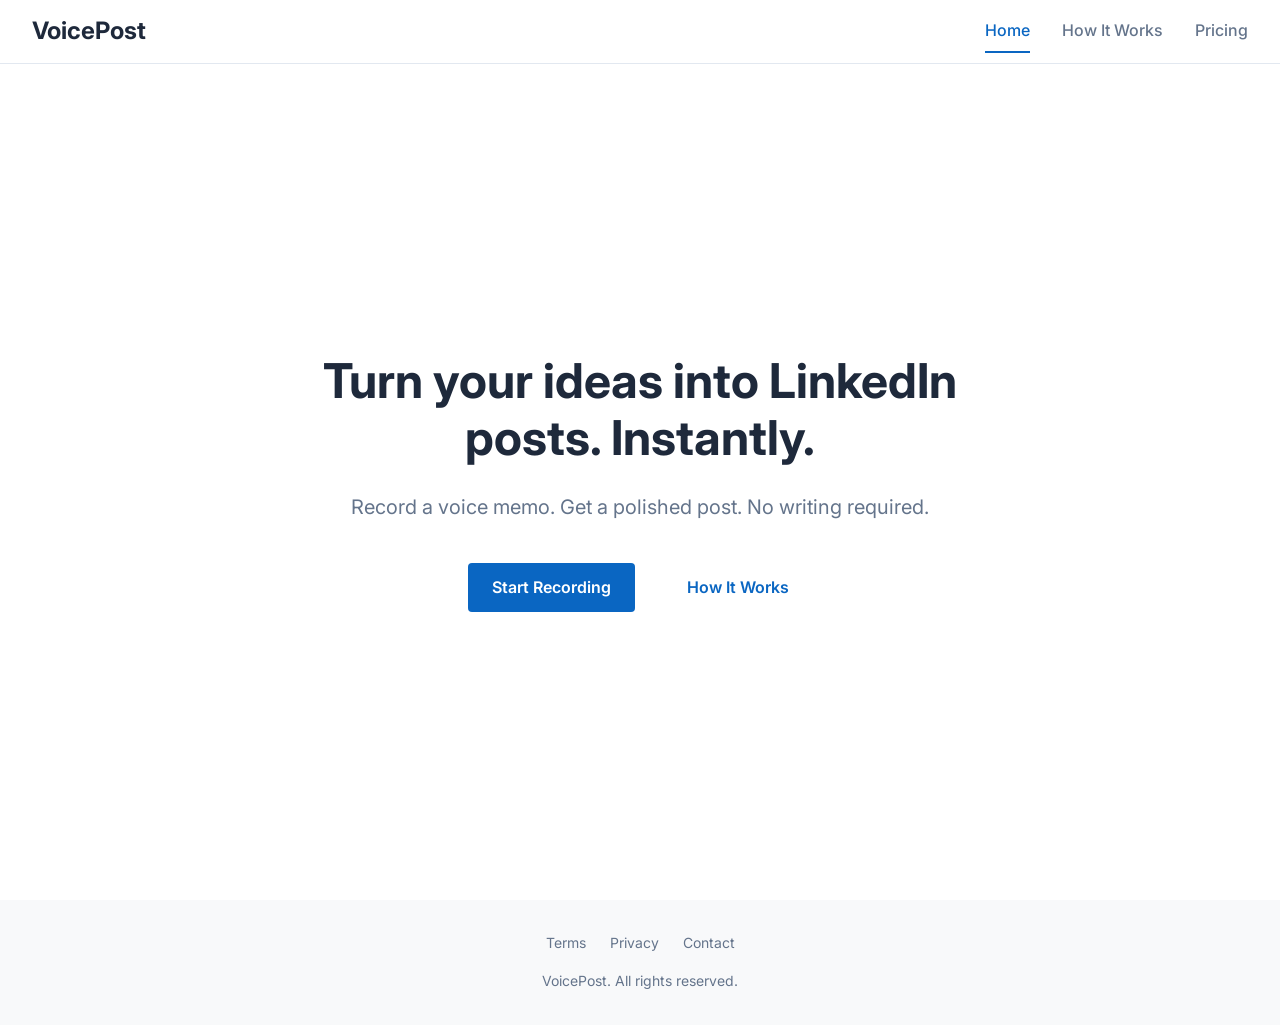
==== index.html @ d2c43c72 "first commit" ====
<!DOCTYPE html>
<html lang="en">
<head>
    <meta charset="UTF-8">
    <meta name="viewport" content="width=device-width, initial-scale=1.0">
    <title>VoicePost - Turn Your Ideas into LinkedIn Posts</title>
    <link rel="preconnect" href="https://fonts.googleapis.com">
    <link rel="preconnect" href="https://fonts.gstatic.com" crossorigin>
    <link href="https://fonts.googleapis.com/css2?family=Inter:wght@400;500;600;700&display=swap" rel="stylesheet">
    <link rel="stylesheet" href="styles.css">
</head>
<body>
    <!-- Navigation -->
    <nav class="nav">
        <a href="index.html" class="logo">VoicePost</a>
        <div class="nav-links">
            <a href="index.html" class="nav-link active">Home</a>
            <a href="how-it-works.html" class="nav-link">How It Works</a>
            <a href="pricing.html" class="nav-link">Pricing</a>
        </div>
    </nav>

    <!-- Hero Section -->
    <div class="main-content">
        <section class="hero">
            <div class="hero-content">
                <h1>Turn your ideas into LinkedIn posts. Instantly.</h1>
                <p>Record a voice memo. Get a polished post. No writing required.</p>
                <a href="record.html" class="btn btn-primary">Start Recording</a>
                <a href="how-it-works.html" class="btn btn-secondary">How It Works</a>
            </div>
        </section>
    </div>

    <!-- Footer -->
    <footer class="footer">
        <div class="container">
            <div class="footer-links">
                <a href="#">Terms</a>
                <a href="#">Privacy</a>
                <a href="#">Contact</a>
            </div>
            <p class="copyright">VoicePost. All rights reserved.</p>
        </div>
    </footer>
</body>
</html>
---- styles.css ----
:root {
    --white: #FFFFFF;
    --light-gray: #F8F9FA;
    --dark-slate: #1E293B;
    --medium-gray: #64748B;
    --linkedin-blue: #0A66C2;
    --border-gray: #E2E8F0;
    --success-green: #10B981;
    --error-red: #EF4444;
}

* {
    margin: 0;
    padding: 0;
    box-sizing: border-box;
}

body {
    font-family: 'Inter', sans-serif;
    background-color: var(--white);
    color: var(--dark-slate);
    line-height: 1.6;
    font-size: 16px;
}

a {
    color: var(--linkedin-blue);
    text-decoration: none;
}

a:hover {
    text-decoration: underline;
}

/* Navigation */
.nav {
    position: fixed;
    top: 0;
    left: 0;
    right: 0;
    height: 64px;
    background: var(--white);
    border-bottom: 1px solid var(--border-gray);
    display: flex;
    align-items: center;
    justify-content: space-between;
    padding: 0 32px;
    z-index: 100;
}

.logo {
    font-size: 24px;
    font-weight: 700;
    color: var(--dark-slate);
    cursor: pointer;
    text-decoration: none;
}

.logo:hover {
    text-decoration: none;
}

.nav-links {
    display: flex;
    gap: 32px;
}

.nav-link {
    color: var(--medium-gray);
    font-weight: 500;
    cursor: pointer;
    padding: 8px 0;
    border-bottom: 2px solid transparent;
    transition: all 200ms ease;
    background: none;
    border-top: none;
    border-left: none;
    border-right: none;
    font-family: inherit;
    font-size: 16px;
    text-decoration: none;
}

.nav-link:hover {
    color: var(--dark-slate);
    text-decoration: none;
}

.nav-link.active {
    color: var(--linkedin-blue);
    border-bottom-color: var(--linkedin-blue);
}

/* Main content */
.main-content {
    padding-top: 64px;
    min-height: calc(100vh - 64px);
}

.container {
    max-width: 1200px;
    margin: 0 auto;
    padding: 0 24px;
}

/* Hero Section */
.hero {
    min-height: calc(100vh - 64px);
    display: flex;
    align-items: center;
    justify-content: center;
    text-align: center;
    padding: 64px 24px;
}

.hero-content {
    max-width: 700px;
}

.hero h1 {
    font-size: 48px;
    font-weight: 700;
    line-height: 1.2;
    margin-bottom: 24px;
    color: var(--dark-slate);
}

.hero p {
    font-size: 20px;
    color: var(--medium-gray);
    margin-bottom: 40px;
}

.btn {
    display: inline-block;
    padding: 12px 24px;
    border-radius: 4px;
    font-weight: 600;
    font-size: 16px;
    cursor: pointer;
    transition: all 200ms ease;
    border: none;
    font-family: inherit;
    text-decoration: none;
}

.btn-primary {
    background: var(--linkedin-blue);
    color: var(--white);
}

.btn-primary:hover {
    background: #094a8f;
    text-decoration: none;
}

.btn-secondary {
    background: transparent;
    color: var(--linkedin-blue);
    margin-left: 24px;
}

.btn-secondary:hover {
    background: var(--light-gray);
    text-decoration: none;
}

/* How It Works Section */
.how-it-works {
    padding: 80px 0;
    background: var(--light-gray);
}

.section-title {
    font-size: 32px;
    font-weight: 600;
    text-align: center;
    margin-bottom: 48px;
    color: var(--dark-slate);
}

.steps-grid {
    display: grid;
    grid-template-columns: repeat(3, 1fr);
    gap: 32px;
}

.step-card {
    background: var(--white);
    padding: 32px;
    border-radius: 8px;
    border: 1px solid var(--border-gray);
    text-align: center;
    transition: all 200ms ease;
}

.step-card:hover {
    box-shadow: 0 4px 6px rgba(0,0,0,0.1), 0 2px 4px rgba(0,0,0,0.06);
}

.step-number {
    width: 40px;
    height: 40px;
    background: var(--linkedin-blue);
    color: var(--white);
    border-radius: 50%;
    display: flex;
    align-items: center;
    justify-content: center;
    font-weight: 600;
    margin: 0 auto 16px;
}

.step-icon {
    width: 48px;
    height: 48px;
    margin: 0 auto 16px;
    color: var(--medium-gray);
}

.step-card h3 {
    font-size: 20px;
    font-weight: 600;
    margin-bottom: 8px;
    color: var(--dark-slate);
}

.step-card p {
    color: var(--medium-gray);
    font-size: 14px;
}

/* Recording Page */
.recording-page {
    min-height: calc(100vh - 64px);
    display: flex;
    align-items: center;
    justify-content: center;
    padding: 64px 24px;
}

.recording-container {
    text-align: center;
    max-width: 480px;
    width: 100%;
}

.mic-button {
    width: 120px;
    height: 120px;
    border-radius: 50%;
    border: 3px solid var(--border-gray);
    background: var(--white);
    cursor: pointer;
    display: flex;
    align-items: center;
    justify-content: center;
    margin: 24px auto;
    transition: all 200ms ease;
}

.mic-button:hover {
    border-color: var(--linkedin-blue);
}

.mic-button.recording {
    border-color: var(--linkedin-blue);
    animation: pulse 1.5s ease-in-out infinite;
}

@keyframes pulse {
    0%, 100% {
        box-shadow: 0 0 0 0 rgba(10, 102, 194, 0.4);
    }
    50% {
        box-shadow: 0 0 0 20px rgba(10, 102, 194, 0);
    }
}

.mic-icon {
    width: 48px;
    height: 48px;
    color: var(--medium-gray);
}

.mic-button.recording .mic-icon {
    color: var(--linkedin-blue);
}

.recording-timer {
    font-size: 24px;
    font-weight: 600;
    color: var(--dark-slate);
    margin-bottom: 8px;
}

.recording-status {
    color: var(--medium-gray);
    margin-bottom: 16px;
}

.max-duration {
    font-size: 12px;
    color: var(--medium-gray);
    margin-top: 16px;
}

.spinner {
    width: 48px;
    height: 48px;
    border: 3px solid var(--border-gray);
    border-top-color: var(--linkedin-blue);
    border-radius: 50%;
    animation: spin 1s linear infinite;
    margin: 24px auto;
}

@keyframes spin {
    to { transform: rotate(360deg); }
}

.cancel-btn {
    background: none;
    border: none;
    color: var(--medium-gray);
    cursor: pointer;
    font-size: 14px;
    margin-top: 16px;
    font-family: inherit;
}

.cancel-btn:hover {
    color: var(--dark-slate);
}

/* Recording States */
#recordingState, #processingState {
    display: none;
}

#recordingState.active, #processingState.active {
    display: block;
}

/* Post Editor */
.editor-container {
    max-width: 600px;
    width: 100%;
    background: var(--white);
    padding: 32px;
    border-radius: 8px;
    border: 1px solid var(--border-gray);
}

.editor-container h2 {
    font-size: 24px;
    font-weight: 600;
    margin-bottom: 24px;
    text-align: left;
}

.post-textarea {
    width: 100%;
    min-height: 200px;
    padding: 16px;
    border: 1px solid var(--border-gray);
    border-radius: 8px;
    font-family: 'Inter', sans-serif;
    font-size: 16px;
    line-height: 1.6;
    resize: vertical;
    margin-bottom: 16px;
}

.post-textarea:focus {
    outline: none;
    border-color: var(--linkedin-blue);
}

.post-textarea:disabled {
    background: var(--light-gray);
    cursor: not-allowed;
}

.editor-footer {
    display: flex;
    justify-content: space-between;
    align-items: center;
    flex-wrap: wrap;
    gap: 16px;
}

.char-counter {
    font-size: 14px;
    color: var(--medium-gray);
}

.char-counter.over {
    color: var(--error-red);
}

.editor-actions {
    display: flex;
    gap: 12px;
    flex-wrap: wrap;
}

.btn-outline {
    background: transparent;
    border: 1px solid var(--border-gray);
    color: var(--dark-slate);
}

.btn-outline:hover {
    border-color: var(--dark-slate);
    background: var(--light-gray);
    text-decoration: none;
}

.copied-feedback {
    color: var(--success-green);
    font-size: 14px;
    font-weight: 500;
    display: none;
}

.copied-feedback.show {
    display: inline;
}

.edit-toggle {
    display: flex;
    align-items: center;
    gap: 8px;
    font-size: 14px;
    color: var(--medium-gray);
}

.edit-toggle input {
    width: 18px;
    height: 18px;
    cursor: pointer;
}

.error-message {
    color: var(--error-red);
    font-size: 14px;
    margin-top: 12px;
    display: none;
}

.error-message.show {
    display: block;
}

/* Back Link */
.back-link {
    display: inline-block;
    margin-bottom: 24px;
    color: var(--medium-gray);
    font-size: 14px;
}

.back-link:hover {
    color: var(--linkedin-blue);
}

/* Pricing Section */
.pricing {
    padding: 80px 0;
    background: var(--light-gray);
}

.pricing-grid {
    display: grid;
    grid-template-columns: repeat(2, 1fr);
    gap: 32px;
    max-width: 800px;
    margin: 0 auto;
}

.pricing-card {
    background: var(--white);
    padding: 32px;
    border-radius: 8px;
    border: 1px solid var(--border-gray);
    position: relative;
}

.pricing-card.popular {
    border-color: var(--linkedin-blue);
    border-width: 2px;
}

.popular-badge {
    position: absolute;
    top: -12px;
    left: 50%;
    transform: translateX(-50%);
    background: var(--linkedin-blue);
    color: var(--white);
    padding: 4px 16px;
    border-radius: 4px;
    font-size: 12px;
    font-weight: 600;
}

.pricing-card h3 {
    font-size: 24px;
    font-weight: 600;
    margin-bottom: 8px;
}

.price {
    font-size: 36px;
    font-weight: 700;
    color: var(--dark-slate);
    margin-bottom: 24px;
}

.price span {
    font-size: 16px;
    font-weight: 400;
    color: var(--medium-gray);
}

.features-list {
    list-style: none;
    margin-bottom: 24px;
}

.features-list li {
    padding: 8px 0;
    color: var(--medium-gray);
    display: flex;
    align-items: center;
    gap: 8px;
}

.check-icon {
    width: 20px;
    height: 20px;
    color: var(--success-green);
    flex-shrink: 0;
}

/* Footer */
.footer {
    background: var(--light-gray);
    padding: 32px 0;
    text-align: center;
}

.footer-links {
    display: flex;
    justify-content: center;
    gap: 24px;
    margin-bottom: 16px;
}

.footer-links a {
    color: var(--medium-gray);
    font-size: 14px;
}

.footer-links a:hover {
    color: var(--dark-slate);
}

.copyright {
    color: var(--medium-gray);
    font-size: 14px;
}

/* Responsive */
@media (max-width: 1024px) {
    .steps-grid {
        grid-template-columns: repeat(2, 1fr);
    }
}

@media (max-width: 640px) {
    .nav {
        padding: 0 16px;
    }

    .nav-links {
        gap: 16px;
    }

    .hero h1 {
        font-size: 32px;
    }

    .hero p {
        font-size: 16px;
    }

    .btn-secondary {
        display: block;
        margin: 16px 0 0;
    }

    .steps-grid {
        grid-template-columns: 1fr;
    }

    .pricing-grid {
        grid-template-columns: 1fr;
    }

    .editor-footer {
        flex-direction: column;
        align-items: stretch;
    }

    .editor-actions {
        justify-content: stretch;
    }

    .editor-actions .btn {
        flex: 1;
    }
}
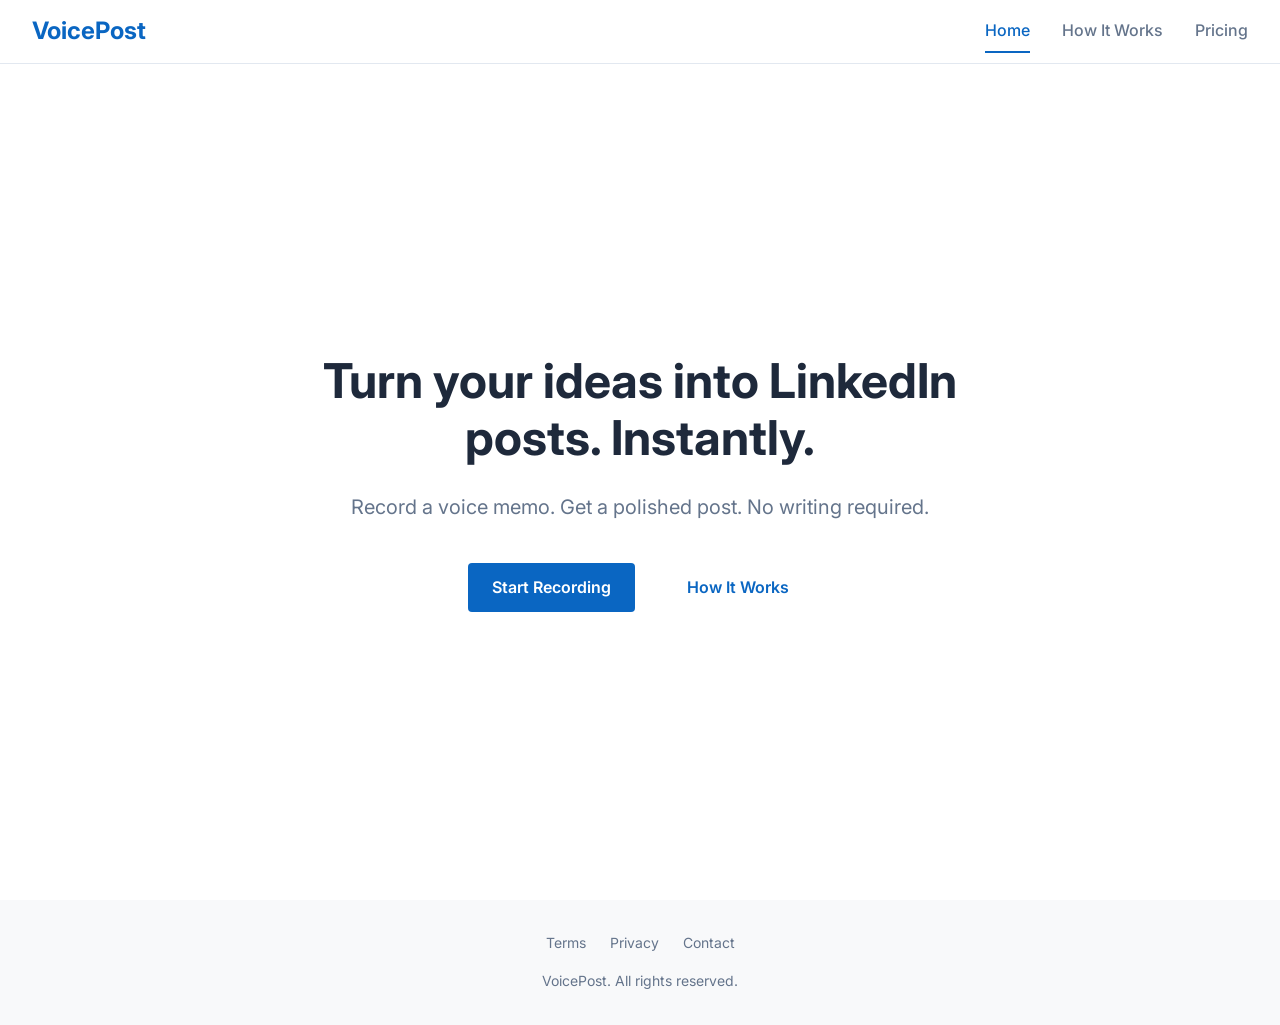
==== commit 92a57eb7: "first commit" ====
--- a/index.html
+++ b/index.html
@@ -10,7 +10,6 @@
     <link rel="stylesheet" href="styles.css">
 </head>
 <body>
-    <!-- Navigation -->
     <nav class="nav">
         <a href="index.html" class="logo">VoicePost</a>
         <div class="nav-links">
@@ -20,7 +19,6 @@
         </div>
     </nav>
 
-    <!-- Hero Section -->
     <div class="main-content">
         <section class="hero">
             <div class="hero-content">
@@ -32,7 +30,6 @@
         </section>
     </div>
 
-    <!-- Footer -->
     <footer class="footer">
         <div class="container">
             <div class="footer-links">
--- a/styles.css
+++ b/styles.css
@@ -32,7 +32,6 @@
     text-decoration: underline;
 }
 
-/* Navigation */
 .nav {
     position: fixed;
     top: 0;
@@ -51,8 +50,7 @@
 .logo {
     font-size: 24px;
     font-weight: 700;
-    color: var(--dark-slate);
-    cursor: pointer;
+    color: var(--linkedin-blue);
     text-decoration: none;
 }
 
@@ -68,17 +66,10 @@
 .nav-link {
     color: var(--medium-gray);
     font-weight: 500;
-    cursor: pointer;
+    text-decoration: none;
     padding: 8px 0;
     border-bottom: 2px solid transparent;
     transition: all 200ms ease;
-    background: none;
-    border-top: none;
-    border-left: none;
-    border-right: none;
-    font-family: inherit;
-    font-size: 16px;
-    text-decoration: none;
 }
 
 .nav-link:hover {
@@ -91,7 +82,6 @@
     border-bottom-color: var(--linkedin-blue);
 }
 
-/* Main content */
 .main-content {
     padding-top: 64px;
     min-height: calc(100vh - 64px);
@@ -103,7 +93,6 @@
     padding: 0 24px;
 }
 
-/* Hero Section */
 .hero {
     min-height: calc(100vh - 64px);
     display: flex;
@@ -122,7 +111,6 @@
     font-weight: 700;
     line-height: 1.2;
     margin-bottom: 24px;
-    color: var(--dark-slate);
 }
 
 .hero p {
@@ -165,7 +153,6 @@
     text-decoration: none;
 }
 
-/* How It Works Section */
 .how-it-works {
     padding: 80px 0;
     background: var(--light-gray);
@@ -176,7 +163,6 @@
     font-weight: 600;
     text-align: center;
     margin-bottom: 48px;
-    color: var(--dark-slate);
 }
 
 .steps-grid {
@@ -191,11 +177,6 @@
     border-radius: 8px;
     border: 1px solid var(--border-gray);
     text-align: center;
-    transition: all 200ms ease;
-}
-
-.step-card:hover {
-    box-shadow: 0 4px 6px rgba(0,0,0,0.1), 0 2px 4px rgba(0,0,0,0.06);
 }
 
 .step-number {
@@ -222,7 +203,6 @@
     font-size: 20px;
     font-weight: 600;
     margin-bottom: 8px;
-    color: var(--dark-slate);
 }
 
 .step-card p {
@@ -230,13 +210,26 @@
     font-size: 14px;
 }
 
-/* Recording Page */
 .recording-page {
     min-height: calc(100vh - 64px);
     display: flex;
+    flex-direction: column;
     align-items: center;
     justify-content: center;
     padding: 64px 24px;
+}
+
+.back-link {
+    display: inline-block;
+    margin-bottom: 24px;
+    color: var(--medium-gray);
+    font-size: 14px;
+    margin-left: 43%;
+    align-self: flex-start;
+}
+
+.back-link:hover {
+    color: var(--linkedin-blue);
 }
 
 .recording-container {
@@ -269,12 +262,8 @@
 }
 
 @keyframes pulse {
-    0%, 100% {
-        box-shadow: 0 0 0 0 rgba(10, 102, 194, 0.4);
-    }
-    50% {
-        box-shadow: 0 0 0 20px rgba(10, 102, 194, 0);
-    }
+    0%, 100% { box-shadow: 0 0 0 0 rgba(10, 102, 194, 0.4); }
+    50% { box-shadow: 0 0 0 20px rgba(10, 102, 194, 0); }
 }
 
 .mic-icon {
@@ -290,13 +279,23 @@
 .recording-timer {
     font-size: 24px;
     font-weight: 600;
+    margin-bottom: 8px;
+}
+
+.recording-status {
+    color: var(--medium-gray);
+    margin-bottom: 16px;
+}
+
+.recording-text {
+    background: var(--light-gray);
+    padding: 16px;
+    border-radius: 8px;
+    margin-top: 16px;
+    min-height: 60px;
+    text-align: left;
+    font-size: 14px;
     color: var(--dark-slate);
-    margin-bottom: 8px;
-}
-
-.recording-status {
-    color: var(--medium-gray);
-    margin-bottom: 16px;
 }
 
 .max-duration {
@@ -333,16 +332,6 @@
     color: var(--dark-slate);
 }
 
-/* Recording States */
-#recordingState, #processingState {
-    display: none;
-}
-
-#recordingState.active, #processingState.active {
-    display: block;
-}
-
-/* Post Editor */
 .editor-container {
     max-width: 600px;
     width: 100%;
@@ -350,13 +339,13 @@
     padding: 32px;
     border-radius: 8px;
     border: 1px solid var(--border-gray);
+    text-align: left;
 }
 
 .editor-container h2 {
     font-size: 24px;
     font-weight: 600;
     margin-bottom: 24px;
-    text-align: left;
 }
 
 .post-textarea {
@@ -377,11 +366,6 @@
     border-color: var(--linkedin-blue);
 }
 
-.post-textarea:disabled {
-    background: var(--light-gray);
-    cursor: not-allowed;
-}
-
 .editor-footer {
     display: flex;
     justify-content: space-between;
@@ -403,6 +387,7 @@
     display: flex;
     gap: 12px;
     flex-wrap: wrap;
+    margin-top: 16px;
 }
 
 .btn-outline {
@@ -453,19 +438,17 @@
     display: block;
 }
 
-/* Back Link */
-.back-link {
-    display: inline-block;
-    margin-bottom: 24px;
-    color: var(--medium-gray);
-    font-size: 14px;
-}
-
-.back-link:hover {
-    color: var(--linkedin-blue);
-}
-
-/* Pricing Section */
+.success-message {
+    color: var(--success-green);
+    font-size: 14px;
+    margin-top: 12px;
+    display: none;
+}
+
+.success-message.show {
+    display: block;
+}
+
 .pricing {
     padding: 80px 0;
     background: var(--light-gray);
@@ -514,7 +497,6 @@
 .price {
     font-size: 36px;
     font-weight: 700;
-    color: var(--dark-slate);
     margin-bottom: 24px;
 }
 
@@ -544,7 +526,6 @@
     flex-shrink: 0;
 }
 
-/* Footer */
 .footer {
     background: var(--light-gray);
     padding: 32px 0;
@@ -563,16 +544,11 @@
     font-size: 14px;
 }
 
-.footer-links a:hover {
-    color: var(--dark-slate);
-}
-
 .copyright {
     color: var(--medium-gray);
     font-size: 14px;
 }
 
-/* Responsive */
 @media (max-width: 1024px) {
     .steps-grid {
         grid-template-columns: repeat(2, 1fr);
@@ -583,42 +559,20 @@
     .nav {
         padding: 0 16px;
     }
-
     .nav-links {
         gap: 16px;
     }
-
     .hero h1 {
         font-size: 32px;
     }
-
     .hero p {
         font-size: 16px;
     }
-
     .btn-secondary {
         display: block;
         margin: 16px 0 0;
     }
-
-    .steps-grid {
+    .steps-grid, .pricing-grid {
         grid-template-columns: 1fr;
     }
-
-    .pricing-grid {
-        grid-template-columns: 1fr;
-    }
-
-    .editor-footer {
-        flex-direction: column;
-        align-items: stretch;
-    }
-
-    .editor-actions {
-        justify-content: stretch;
-    }
-
-    .editor-actions .btn {
-        flex: 1;
-    }
-}
+}
